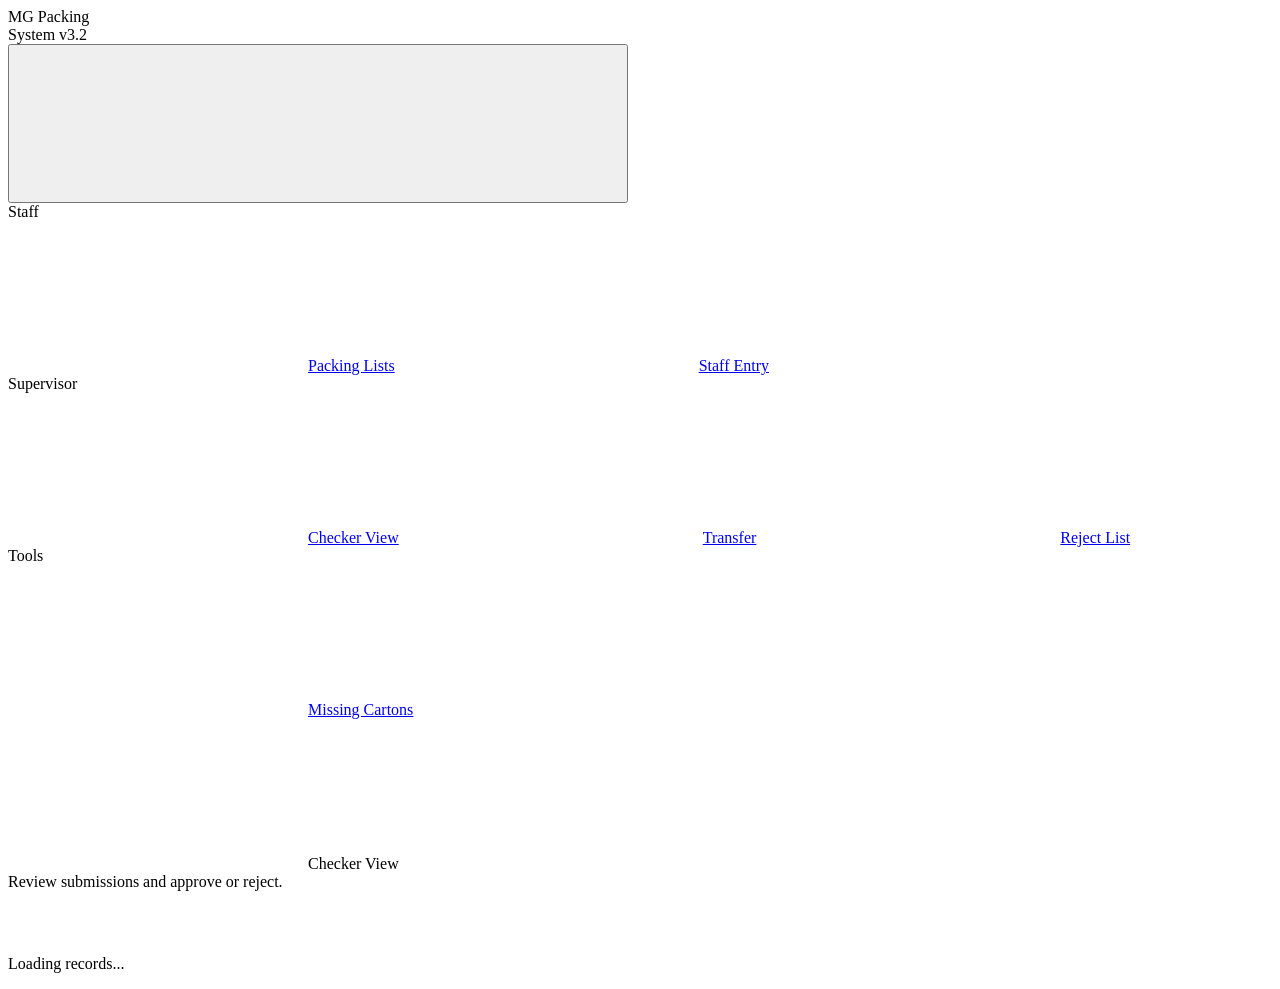
==== checker.html @ b07ff1c2 "Add files via upload" ====
<!DOCTYPE html>
<html lang="en" data-theme="dark">
<head><meta charset="UTF-8"><meta name="viewport" content="width=device-width,initial-scale=1">
<title>Checker View — MG Packing</title>
<?!= include('shared'); ?>
</head>
<body>
<div id="app">
  <div id="sidebar">
    <div class="brand">
      <div><div class="brand-name">MG Packing</div><div class="brand-sub">System v3.2</div></div>
    </div>
    <button class="theme-toggle" onclick="toggleTheme()" title="Toggle day/night mode">
      <svg class="moon"><use href="#ic-moon"/></svg>
      <svg class="sun"><use href="#ic-sun"/></svg>
    </button>
    <div class="section-label">Staff</div>
    <nav>
      <a href="#" data-page="index" onclick="goTo('index');return false"><svg><use href="#ic-list"/></svg>Packing Lists</a>
      <a href="#" data-page="staff" onclick="goTo('staff');return false"><svg><use href="#ic-plus"/></svg>Staff Entry</a>
    </nav>
    <div class="section-label">Supervisor</div>
    <nav>
      <a href="#" data-page="checker" class="active"><svg><use href="#ic-check-sq"/></svg>Checker View</a>
      <a href="#" data-page="transfer" onclick="goTo('transfer');return false"><svg><use href="#ic-transfer"/></svg>Transfer</a>
      <a href="#" data-page="rejects" class="danger" onclick="goTo('rejects');return false"><svg><use href="#ic-alert"/></svg>Reject List</a>
    </nav>
    <div class="section-label">Tools</div>
    <nav>
      <a href="#" data-page="missing" onclick="goTo('missing');return false"><svg><use href="#ic-missing"/></svg>Missing Cartons</a>
    </nav>
    <div style="flex:1"></div>
  </div>
  <div id="main">
    <div id="checker-content">
      <div class="page-header">
        <div>
          <div class="page-title"><svg><use href="#ic-check-sq"/></svg>Checker View</div>
          <div class="page-subtitle">Review submissions and approve or reject.</div>
        </div>
      </div>
      <div id="checker-stats" class="stat-grid" style="margin-bottom:20px"></div>
      <div id="checker-table-wrap"><div class="empty-state"><div class="spinner" style="width:28px;height:28px;margin:0 auto 12px;display:block"></div><p>Loading records...</p></div></div>
    </div>
    <div id="checker-modal-wrap"></div>
  </div>
</div>

<script>
(function() {
  initSidebar('checker');

  let checkerAuthenticated = false;
  let checkerRecords = [];
  let currentRecord = null;
  let selectedVerdict = null;
  const recordCache = new Map();
  let isSubmitting = false;

  function showPasswordGate() {
    document.getElementById('checker-content').innerHTML = `
    <div class="page-header">
      <div><div class="page-title"><svg style="color:var(--primary)"><use href="#ic-check-sq"/></svg>Checker View</div><div class="page-subtitle">Password protected.</div></div>
    </div>
    <div class="password-gate">
      <div class="password-gate-inner">
        <svg class="password-gate-icon" style="margin:0 auto 20px;display:block"><use href="#ic-lock"/></svg>
        <div class="password-gate-title">Checker Access</div>
        <div class="password-gate-sub">Enter password to access the checker view.</div>
        <div style="display:flex;gap:8px">
          <input type="password" id="checker-pw" placeholder="Password..." style="flex:1" onkeydown="if(event.key==='Enter')checkPassword()" />
          <button class="btn btn-primary" onclick="checkPassword()">Enter</button>
        </div>
        <div id="checker-pw-error" style="color:var(--danger);font-size:12px;margin-top:10px;font-weight:600;display:none">Incorrect password.</div>
      </div>
    </div>`;
  }

  window.checkPassword = function() {
    const pw = document.getElementById('checker-pw')?.value || '';
    if (pw === 'MG2026') { checkerAuthenticated = true; loadChecker(); }
    else { const err = document.getElementById('checker-pw-error'); if (err) err.style.display = ''; const input = document.getElementById('checker-pw'); if (input) { input.value = ''; input.focus(); } }
  };

  async function loadChecker() {
    document.getElementById('checker-content').innerHTML = `
    <div class="page-header">
      <div>
        <div class="page-title"><svg><use href="#ic-check-sq"/></svg>Checker View</div>
        <div class="page-subtitle">Review submissions and approve or reject.</div>
      </div>
      <div class="gap-8">
        <div class="search-wrap">
          <svg><use href="#ic-search"/></svg>
          <input type="text" id="checker-search" placeholder="Search customer, carton, part, PI..." style="width:200px" oninput="renderTable()" />
        </div>
        <button class="btn btn-outline btn-sm" onclick="loadChecker()"><svg><use href="#ic-refresh"/></svg>Refresh</button>
        <button class="btn btn-outline btn-sm" onclick="checkerAuthenticated=false;showPasswordGate();"><svg><use href="#ic-lock"/></svg>Lock</button>
      </div>
    </div>
    <div id="checker-stats" class="stat-grid" style="margin-bottom:20px"></div>
    <div id="checker-table-wrap"><div class="empty-state"><div class="spinner" style="width:28px;height:28px;margin:0 auto 12px;display:block"></div><p>Loading records...</p></div></div>`;

    checkerRecords = [];
    try { const res = await gasGet({ action: 'recordsByStatus', filter: 'all', limit: '500' }); if (res && res.records) { checkerRecords = res.records; checkerRecords.forEach(r => { if (r.row) recordCache.set(r.row, r); }); } } catch(e) {}
    renderStats();
    renderTable();
  }

  function renderStats() {
    const total = checkerRecords.length;
    const pending = checkerRecords.filter(r => !r.status || r.status.toLowerCase() === '' || r.status.toLowerCase() === 'pending').length;
    const approved = checkerRecords.filter(r => (r.status || '').toLowerCase().includes('verified')).length;
    const rejected = checkerRecords.filter(r => (r.status || '').toLowerCase().includes('rejected')).length;
    const el = document.getElementById('checker-stats');
    if (el) el.innerHTML = `
      <div class="stat-card"><svg class="icon"><use href="#ic-box"/></svg><div class="label">Total</div><div class="value">${total}</div></div>
      <div class="stat-card"><svg class="icon" style="color:var(--amber)"><use href="#ic-clock"/></svg><div class="label" style="color:var(--amber)">Pending</div><div class="value" style="color:var(--amber)">${pending}</div></div>
      <div class="stat-card"><svg class="icon" style="color:var(--green)"><use href="#ic-check"/></svg><div class="label" style="color:var(--green)">Approved</div><div class="value" style="color:var(--green)">${approved}</div></div>
      <div class="stat-card"><svg class="icon" style="color:var(--danger)"><use href="#ic-alert"/></svg><div class="label" style="color:var(--danger)">Rejected</div><div class="value text-danger">${rejected}</div></div>`;
  }

  window.renderTable = function() {
    const searchVal = document.getElementById('checker-search')?.value?.toLowerCase() || '';
    let recs = checkerRecords;
    if (searchVal) recs = recs.filter(r => (r.cartonId || '').toLowerCase().includes(searchVal) || (r.customer || '').toLowerCase().includes(searchVal) || (r.partNo || '').toLowerCase().includes(searchVal) || (r.packedBy || '').toLowerCase().includes(searchVal));

    const wrap = document.getElementById('checker-table-wrap');
    if (!wrap) return;
    if (recs.length === 0) { wrap.innerHTML = '<div class="empty-state"><svg><use href="#ic-check-sq"/></svg><p>No records found</p></div>'; return; }

    const groups = {};
    for (const r of recs) { const key = (r.customer || 'unknown') + '|' + (r.cartonId || 'unknown'); if (!groups[key]) groups[key] = []; groups[key].push(r); }

    wrap.innerHTML = '<div style="display:flex;flex-direction:column;gap:10px">' + Object.values(groups).map(grecs => {
      const first = grecs[0];
      const partCount = grecs.length;
      let isRejected = false, isApproved = false;
      for (const r of grecs) { const s = (r.status || '').toLowerCase(); if (s.includes('rejected')) isRejected = true; else if (s.includes('verified')) isApproved = true; }
      const statusColor = isRejected ? 'var(--danger)' : isApproved ? 'var(--primary)' : 'var(--amber)';
      const statusText = isRejected ? 'REJECTED' : isApproved ? 'APPROVED' : 'PENDING';
      const partNos = [...new Set(grecs.map(r => r.partNo).filter(Boolean))];
      const totalQty = grecs.reduce((sum, r) => sum + (parseInt(r.qty) || 0), 0);
      const bagOk = grecs.every(r => r.bagMatch === true || r.bagMatch === 'true' || String(r.bag || '') === '');
      const innerOk = grecs.every(r => r.innerMatch === true || r.innerMatch === 'true' || String(r.inner || '') === '');
      const outerOk = grecs.every(r => r.outerMatch === true || r.outerMatch === 'true' || String(r.outer || '') === '');
      const rowNums = grecs.map(r => r.row).filter(Boolean).join(',');

      const photos = [];
      const seenUrls = new Set();
      for (const r of grecs) { if (r.imgBagUrl && !seenUrls.has(r.imgBagUrl)) { seenUrls.add(r.imgBagUrl); photos.push({ url: r.imgBagUrl, lbl: partCount > 1 ? 'Bag (' + r.partNo + ')' : 'Bag' }); } if (r.imgInnerUrl && !seenUrls.has(r.imgInnerUrl)) { seenUrls.add(r.imgInnerUrl); photos.push({ url: r.imgInnerUrl, lbl: partCount > 1 ? 'Inner (' + r.partNo + ')' : 'Inner' }); } if (r.imgCartonUrl && !seenUrls.has(r.imgCartonUrl)) { seenUrls.add(r.imgCartonUrl); photos.push({ url: r.imgCartonUrl, lbl: partCount > 1 ? 'Carton (' + r.partNo + ')' : 'Carton' }); } }
      const photoHtml = photos.length > 0 ? '<div style="display:flex;gap:8px;margin-top:10px;flex-wrap:wrap">' + photos.map(p => '<img src="' + getThumbUrl(p.url, 200) + '" style="width:72px;height:72px;object-fit:cover;border-radius:8px;border:1px solid var(--border);cursor:pointer" onclick="event.stopPropagation();openLightbox(\'' + p.url + '\')" loading="lazy" />').join('') + '</div>' : '';

      return `<div class="record-card ${isRejected ? 'rejected' : isApproved ? 'approved' : ''}" style="border-left:4px solid ${statusColor}" ${rowNums ? 'onclick="openDetailGroup(\'' + rowNums + '\')"' : ''}>
        <div style="display:flex;justify-content:space-between;align-items:center;margin-bottom:8px">
          <div style="font-weight:800;font-size:1.05rem;color:${statusColor}">${escHtml(first.customer || 'Unknown')}</div>
          <span class="badge" style="background:${isRejected ? 'var(--danger-dim)' : isApproved ? 'var(--primary-dim)' : 'var(--amber-dim)'};color:${statusColor};border-color:${isRejected ? 'var(--danger-border)' : isApproved ? 'var(--primary-border)' : 'var(--amber-border)'}">${statusText}</span>
        </div>
        <div style="font-size:0.85rem;color:var(--muted-fg);margin-bottom:6px">
          <strong>PI:</strong> ${escHtml([...new Set(grecs.map(r => r.pi).filter(Boolean))].join(', ') || '\u2014')} | <strong>Carton:</strong> ${escHtml(first.cartonId || '\u2014')} | <strong>Parts:</strong> ${escHtml(partNos.join(', ') || '\u2014')}
          ${partCount > 1 ? '<span class="badge badge-muted" style="margin-left:6px">' + partCount + ' parts</span>' : ''}
        </div>
        <div style="display:flex;gap:12px;font-size:0.8rem;color:var(--muted-fg);margin-bottom:4px">
          <span><strong>Qty:</strong> ${totalQty} pcs</span><span><strong>Packed:</strong> ${escHtml(first.packedBy || '\u2014')}</span><span>${fmtDate(first.timestamp || first.createdAt)}</span>
        </div>
        <div style="display:flex;gap:10px;font-size:0.75rem;margin-top:6px">
          <span style="color:${bagOk ? 'var(--green)' : 'var(--danger)'}">Bag ${bagOk ? '\u2705' : '\u274C'}</span>
          <span style="color:${innerOk ? 'var(--green)' : 'var(--danger)'}">Inner ${innerOk ? '\u2705' : '\u274C'}</span>
          <span style="color:${outerOk ? 'var(--green)' : 'var(--danger)'}">Outer ${outerOk ? '\u2705' : '\u274C'}</span>
        </div>
        ${isRejected ? '<div style="font-size:0.8rem;color:var(--danger);margin-top:8px;font-style:italic;background:var(--danger-dim);padding:8px;border-radius:6px;border:1px solid var(--danger-border)">' + escHtml(grecs.find(r => r.remarks)?.remarks || '') + '</div>' : ''}
        ${photoHtml}
      </div>`;
    }).join('') + '</div>';
  }

  window.openDetailGroup = async function(rowNums) {
    const nums = rowNums.split(',').map(n => parseInt(n.trim())).filter(Boolean);
    if (nums.length === 0) return;
    let records = [];
    for (const n of nums) { const c = recordCache.get(n); if (c) records.push(c); }
    if (records.length < nums.length) {
      try { const res = await gasGet({ action: 'batchRecords', rows: nums.join(',') }); if (res && res.records) { for (const r of res.records) { if (!recordCache.has(r.row)) recordCache.set(r.row, r); records.push(r); } } } catch {}
    }
    if (records.length === 0) return;
    records.sort((a, b) => nums.indexOf(a.row) - nums.indexOf(b.row));
    showDetailModal(records);
  }

  function showDetailModal(records) {
    const wrap = document.getElementById('checker-modal-wrap');
    const first = records[0];
    let isRejected = false, isPending = false;
    for (const r of records) { const s = (r.status || '').toLowerCase(); if (s.includes('rejected')) isRejected = true; else if (!s || s === '' || s === 'pending') isPending = true; }
    const overallStatus = isRejected ? 'REJECTED' : isPending ? 'PENDING' : 'APPROVED';
    const statusBadgeColor = isRejected ? 'badge-red' : isPending ? 'badge-amber' : 'badge-green';
    const rowNums = records.map(r => r.row).join(',');
    const totalQty = records.reduce((sum, r) => sum + (parseInt(r.qty) || 0), 0);

    const partsHtml = records.map((r, idx) => {
      const bagOk = r.bagMatch === true || r.bagMatch === 'true' || String(r.bag || '') === '';
      const innerOk = r.innerMatch === true || r.innerMatch === 'true' || String(r.inner || '') === '';
      const outerOk = r.outerMatch === true || r.outerMatch === 'true' || String(r.outer || '') === '';
      return `<div style="border:1px solid var(--border);border-radius:var(--radius);padding:12px;margin-bottom:10px;background:var(--muted)">
        <div style="font-weight:700;font-size:0.9rem;margin-bottom:8px;color:var(--primary)">Part ${idx + 1}: ${escHtml(r.partNo || '\u2014')}</div>
        <div style="display:grid;grid-template-columns:1fr 1fr;gap:8px;font-size:0.8rem;margin-bottom:8px"><div><strong>PI:</strong> ${escHtml(r.pi || '\u2014')}</div><div><strong>Qty:</strong> ${r.qty || '0'} pcs</div></div>
        <div style="display:flex;flex-direction:column;gap:4px;font-size:0.8rem">
          <div style="display:flex;align-items:center;gap:8px;padding:6px 10px;background:var(--card);border-radius:6px"><span style="color:${bagOk ? 'var(--green)' : 'var(--danger)'}">${bagOk ? '\u2705' : '\u274C'}</span><span><strong>Bag:</strong> ${escHtml(r.bag || '\u2014')}</span></div>
          <div style="display:flex;align-items:center;gap:8px;padding:6px 10px;background:var(--card);border-radius:6px"><span style="color:${innerOk ? 'var(--green)' : 'var(--danger)'}">${innerOk ? '\u2705' : '\u274C'}</span><span><strong>Inner:</strong> ${escHtml(r.inner || '\u2014')}</span></div>
          <div style="display:flex;align-items:center;gap:8px;padding:6px 10px;background:var(--card);border-radius:6px"><span style="color:${outerOk ? 'var(--green)' : 'var(--danger)'}">${outerOk ? '\u2705' : '\u274C'}</span><span><strong>Outer:</strong> ${escHtml(r.outer || '\u2014')}</span></div>
        </div>
      </div>`;
    }).join('');

    const hasPending = records.some(r => { const s = (r.status || '').toLowerCase(); return !s || s === '' || s === 'pending'; });
    const verdictSection = hasPending ? `
      <div class="section-title" style="border-top:1px solid var(--border);padding-top:16px">Checker Decision</div>
      <div style="display:flex;gap:10px;margin-bottom:12px">
        <button class="btn btn-primary" style="flex:1" id="btnApprove" onclick="selectVerdict('Approved')"><svg><use href="#ic-check"/></svg>Approve All</button>
        <button class="btn btn-danger-outline" style="flex:1" id="btnReject" onclick="selectVerdict('Rejected')"><svg><use href="#ic-file-x"/></svg>Reject All</button>
      </div>
      <div class="form-group" style="margin-bottom:10px"><label class="form-label">Checker Name <span class="req">*</span></label><input type="text" id="checker-name" placeholder="Enter your name..." /></div>
      <div class="form-group" style="margin-bottom:14px"><label class="form-label">Remarks / Rejection Reason</label><textarea id="checker-remarks" rows="3" placeholder="Enter remarks or reason..." style="text-transform:none"></textarea></div>
      <button class="btn btn-primary btn-full" id="btnSubmitVerdict" onclick="submitVerdictGroup('${rowNums}')">Submit Decision</button>
    ` : '';

    wrap.innerHTML = `<div class="modal-backdrop" onclick="if(event.target===this)document.getElementById('checker-modal-wrap').innerHTML=''">
      <div class="modal" style="max-width:640px">
        <div class="modal-header">
          <div class="modal-title"><svg style="width:16px;height:16px"><use href="#ic-check-sq"/></svg>${escHtml(first.customer || 'Record')}<span class="badge ${statusBadgeColor}" style="margin-left:8px">${overallStatus}</span></div>
          <button class="btn-icon" onclick="document.getElementById('checker-modal-wrap').innerHTML=''"><svg style="width:14px;height:14px"><use href="#ic-x"/></svg></button>
        </div>
        <div class="modal-body">
          <div class="detail-kv" style="margin-bottom:16px">
            <div class="kv-box"><div class="kv-label">Carton ID</div><div class="kv-value">${escHtml(first.cartonId || '\u2014')}</div></div>
            <div class="kv-box"><div class="kv-label">Packed By</div><div class="kv-value">${escHtml(first.packedBy || '\u2014')}</div></div>
            <div class="kv-box"><div class="kv-label">Total Qty</div><div class="kv-value">${totalQty}</div></div>
            <div class="kv-box"><div class="kv-label">Parts</div><div class="kv-value">${records.length}</div></div>
            <div class="kv-box"><div class="kv-label">PI</div><div class="kv-value">${escHtml(first.pi || '\u2014')}</div></div>
            <div class="kv-box"><div class="kv-label">Date</div><div class="kv-value">${fmtDate(first.timestamp || first.createdAt)}</div></div>
          </div>
          ${partsHtml}
          ${verdictSection}
        </div>
      </div>
    </div>`;
  }

  window.selectVerdict = function(verdict) {
    selectedVerdict = verdict;
    const btnA = document.getElementById('btnApprove');
    const btnR = document.getElementById('btnReject');
    if (btnA) { btnA.className = verdict === 'Approved' ? 'btn btn-primary' : 'btn btn-outline'; btnA.style.flex = '1'; }
    if (btnR) { btnR.className = verdict === 'Rejected' ? 'btn btn-danger' : 'btn btn-danger-outline'; btnR.style.flex = '1'; }
  };

  window.submitVerdictGroup = async function(rowNums) {
    if (isSubmitting) return;
    isSubmitting = true;
    const btn = document.getElementById('btnSubmitVerdict');
    if (btn) { btn.disabled = true; btn.textContent = 'Please wait...'; }
    const name = document.getElementById('checker-name').value.trim();
    const remarks = document.getElementById('checker-remarks').value.trim();
    if (!name) { toast('Please enter Checker Name', 'error'); isSubmitting = false; if (btn) { btn.disabled = false; btn.textContent = 'Submit Decision'; } return; }
    if (!selectedVerdict) { toast('Please select Approve or Reject', 'error'); isSubmitting = false; if (btn) { btn.disabled = false; btn.textContent = 'Submit Decision'; } return; }
    const statusStr = selectedVerdict === 'Approved' ? 'Verified \u2705' : 'Rejected \u274C';
    const nums = rowNums.split(',').map(n => parseInt(n.trim())).filter(Boolean);
    let successCount = 0;
    for (const n of nums) { try { const res = await gasPost({ action: 'verify', row: n, checker: name.toUpperCase(), status: statusStr, remarks: remarks.toUpperCase() }); if (res && res.success) successCount++; } catch {} }
    if (successCount > 0) { toast(successCount + ' part(s) ' + selectedVerdict.toLowerCase() + 'd \u2705', 'success'); document.getElementById('checker-modal-wrap').innerHTML = ''; loadChecker(); }
    else { toast('Submit failed', 'error'); if (btn) { btn.disabled = false; btn.textContent = 'Submit Decision'; } }
    isSubmitting = false;
  };

  if (checkerAuthenticated) loadChecker(); else showPasswordGate();
})();
</script>
</body>
</html>
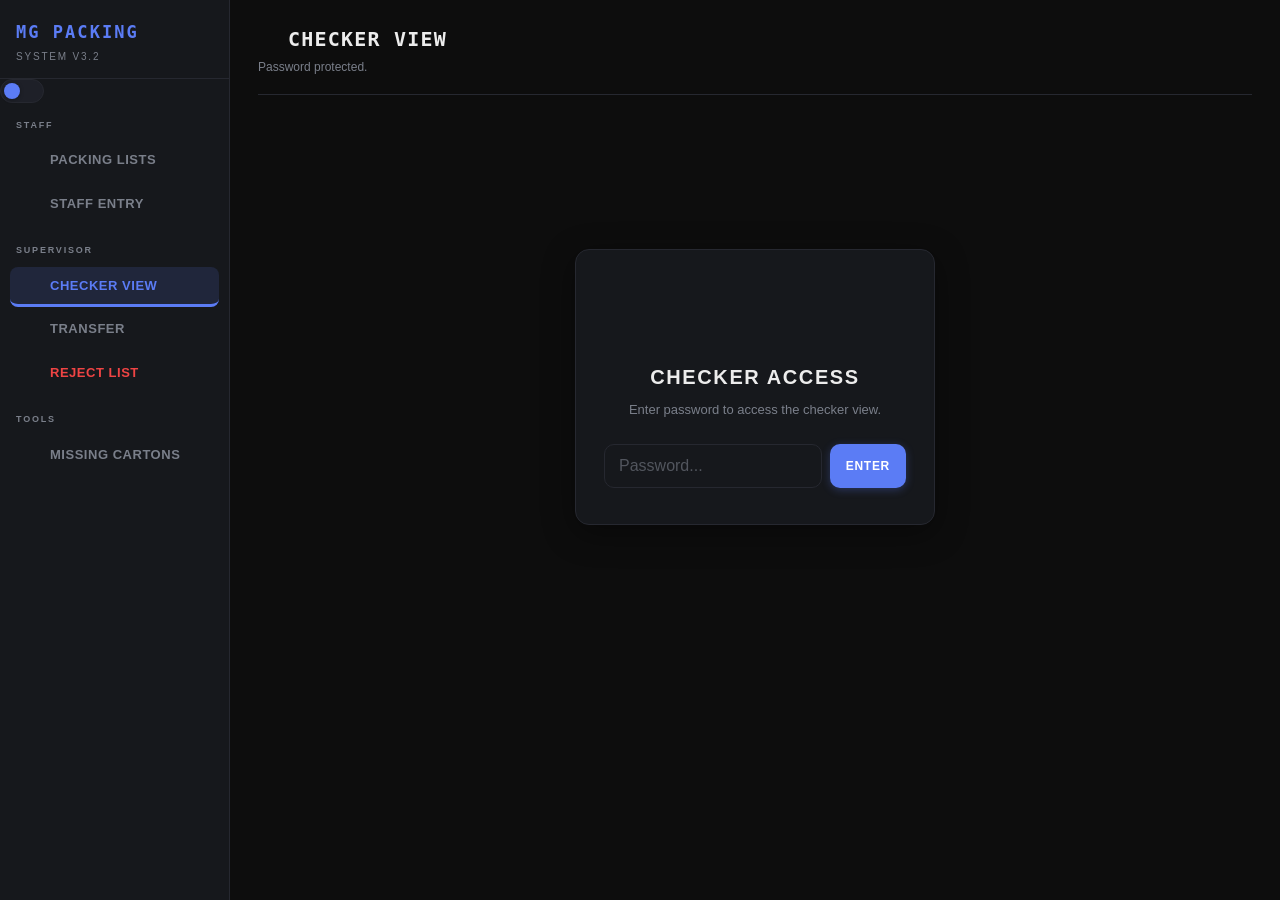
==== commit e5d6aa54: "Add files via upload" ====
--- a/checker.html
+++ b/checker.html
@@ -2,7 +2,7 @@
 <html lang="en" data-theme="dark">
 <head><meta charset="UTF-8"><meta name="viewport" content="width=device-width,initial-scale=1">
 <title>Checker View — MG Packing</title>
-<?!= include('shared'); ?>
+<link rel="stylesheet" href="shared.css"><script src="shared.js"></script>
 </head>
 <body>
 <div id="app">
--- a/shared.css
+++ b/shared.css
@@ -0,0 +1,206 @@
+/* MG PACKING SYSTEM v3.2 — SHARED CSS */
+[data-theme="dark"]{--bg:#0d0d0d;--bg-elevated:#121318;--card:#16181c;--border:#262830;--muted:#1e2028;--text:#ececec;--text-secondary:#a0a4b0;--muted-fg:#7a7f8a;--primary:#5B7CF5;--primary-dim:rgba(91,124,245,.14);--primary-border:rgba(91,124,245,.35);--danger:#ef4444;--danger-dim:rgba(239,68,68,.12);--danger-border:rgba(239,68,68,.35);--amber:#f59e0b;--amber-dim:rgba(245,158,11,.12);--amber-border:rgba(245,158,11,.35);--blue:#5B7CF5;--blue-dim:rgba(91,124,245,.12);--green:#22c55e;--green-dim:rgba(34,197,94,.12);--green-border:rgba(34,197,94,.35);--input-bg:#16181c;--overlay:rgba(0,0,0,.88);--scan-bg:#000;--shadow-sm:0 2px 8px rgba(0,0,0,.3);--shadow:0 8px 32px rgba(0,0,0,.4);--toast-bg:#16181c;--hover-overlay:rgba(255,255,255,.02)}
+[data-theme="light"]{--bg:#f1f3f7;--bg-elevated:#ffffff;--card:#ffffff;--border:#d8dbe3;--muted:#eef0f4;--text:#1a1d29;--text-secondary:#4a4f5e;--muted-fg:#6b7280;--primary:#3b5bdb;--primary-dim:rgba(59,91,219,.1);--primary-border:rgba(59,91,219,.25);--danger:#dc2626;--danger-dim:rgba(220,38,38,.08);--danger-border:rgba(220,38,38,.25);--amber:#d97706;--amber-dim:rgba(217,119,6,.08);--amber-border:rgba(217,119,6,.25);--blue:#3b5bdb;--blue-dim:rgba(59,91,219,.08);--green:#16a34a;--green-dim:rgba(22,163,74,.08);--green-border:rgba(22,163,74,.25);--input-bg:#ffffff;--overlay:rgba(0,0,0,.65);--scan-bg:#1a1d29;--shadow-sm:0 2px 8px rgba(0,0,0,.08);--shadow:0 8px 32px rgba(0,0,0,.12);--toast-bg:#ffffff;--hover-overlay:rgba(0,0,0,.02)}
+*,*::before,*::after{box-sizing:border-box;margin:0;padding:0;-webkit-tap-highlight-color:transparent}
+:root{--font:-apple-system,BlinkMacSystemFont,'Segoe UI',Roboto,'Helvetica Neue',Arial,sans-serif;--font-mono:'SF Mono',Monaco,'Cascadia Code',monospace;--radius:14px;--radius-sm:10px}
+html,body{height:100%;background:var(--bg);color:var(--text);font-family:var(--font);font-size:16px;line-height:1.5;-webkit-font-smoothing:antialiased;transition:background-color .25s ease,color .2s ease}
+button,input,textarea,select{font-family:var(--font);font-size:16px}
+img{max-width:100%;display:block}
+#app{display:flex;height:100vh;overflow:hidden}
+#sidebar{width:230px;flex-shrink:0;background:var(--card);border-right:1px solid var(--border);display:flex;flex-direction:column;overflow-y:auto;box-shadow:var(--shadow-sm);transition:background-color .25s ease,border-color .25s ease}
+#main{flex:1;overflow-y:auto;padding:24px 28px;-webkit-overflow-scrolling:touch;background:var(--bg);transition:background-color .25s ease}
+@media(max-width:768px){#app{flex-direction:column;height:100vh;height:100dvh}#sidebar{position:fixed;bottom:0;left:0;right:0;width:100%;flex-direction:row;flex-wrap:nowrap;height:64px;z-index:50;border-right:none;border-top:1px solid var(--border);padding:0;overflow-x:auto;-webkit-overflow-scrolling:touch;background:rgba(255,255,255,.92);backdrop-filter:blur(10px)}[data-theme="dark"] #sidebar{background:rgba(22,24,28,.95)}#sidebar .brand,#sidebar .section-label{display:none}#sidebar .theme-toggle{position:static;margin:0 8px;align-self:center;flex-shrink:0}#sidebar nav{display:flex;flex-direction:row;flex:1;justify-content:space-around;align-items:center;min-width:max-content;padding:0 8px}#sidebar nav a{flex-direction:column;gap:3px;padding:8px 8px;margin:0;font-size:10px;letter-spacing:.04em;white-space:nowrap;border-bottom:3px solid transparent}#sidebar nav a svg{width:20px;height:20px}#main{padding:16px 16px 80px 16px}}
+.brand{padding:20px 16px 14px;border-bottom:1px solid var(--border);display:flex;align-items:center;justify-content:space-between}
+.brand-name{font-weight:800;font-size:17px;letter-spacing:.12em;text-transform:uppercase;color:var(--primary);font-family:var(--font-mono)}
+.brand-sub{font-size:10px;color:var(--muted-fg);letter-spacing:.18em;text-transform:uppercase;margin-top:3px}
+.section-label{font-size:9px;letter-spacing:.2em;text-transform:uppercase;color:var(--muted-fg);padding:16px 16px 6px;font-weight:600}
+nav a{display:flex;align-items:center;gap:10px;padding:9px 14px;border-radius:8px;margin:3px 10px;font-size:13px;letter-spacing:.04em;text-transform:uppercase;color:var(--muted-fg);transition:all .15s;font-weight:600;white-space:nowrap;border-bottom:3px solid transparent;text-decoration:none}
+nav a svg{width:16px;height:16px;flex-shrink:0}
+nav a:hover{background:var(--muted);color:var(--text)}
+nav a.active{background:var(--primary-dim);color:var(--primary);border-bottom-color:var(--primary)}
+nav a.danger{color:var(--danger)}
+nav a.danger.active{background:var(--danger-dim);color:var(--danger)}
+.theme-toggle{position:relative;width:44px;height:24px;border-radius:12px;background:var(--muted);border:1.5px solid var(--border);cursor:pointer;transition:all .25s ease;display:flex;align-items:center;padding:0 3px;flex-shrink:0}
+.theme-toggle:hover{border-color:var(--primary)}
+.theme-toggle::after{content:'';position:absolute;width:16px;height:16px;border-radius:50%;background:var(--primary);transition:transform .3s cubic-bezier(.4,0,.2,1),background .25s ease;box-shadow:0 1px 4px rgba(0,0,0,.3)}
+[data-theme="light"] .theme-toggle::after{transform:translateX(20px);background:#f59e0b}
+.theme-toggle svg{position:absolute;width:11px;height:11px;transition:opacity .25s ease;pointer-events:none}
+.theme-toggle .moon{left:5px;opacity:1}[data-theme="light"] .theme-toggle .moon{opacity:0}
+.theme-toggle .sun{right:5px;opacity:0}[data-theme="light"] .theme-toggle .sun{opacity:1}
+.page-header{display:flex;align-items:flex-start;justify-content:space-between;gap:14px;border-bottom:1px solid var(--border);padding-bottom:18px;margin-bottom:22px;flex-wrap:wrap}
+.page-title{font-size:20px;font-weight:800;text-transform:uppercase;letter-spacing:.06em;display:flex;align-items:center;gap:8px;font-family:var(--font-mono)}
+.page-title svg{width:22px;height:22px;color:var(--primary);flex-shrink:0}
+.page-subtitle{font-size:12px;color:var(--muted-fg);margin-top:4px}
+.stat-grid{display:grid;grid-template-columns:repeat(auto-fill,minmax(150px,1fr));gap:12px;margin-bottom:22px}
+.stat-card{background:var(--card);border:1px solid var(--border);border-radius:var(--radius);padding:16px;position:relative;overflow:hidden;box-shadow:var(--shadow-sm);transition:transform .15s ease,box-shadow .15s ease,background-color .25s ease,border-color .25s ease}
+.stat-card:hover{transform:translateY(-2px);box-shadow:var(--shadow)}
+.stat-card .icon{position:absolute;right:10px;top:10px;opacity:.08;width:44px;height:44px}
+.stat-card .label{font-size:10px;letter-spacing:.14em;text-transform:uppercase;color:var(--muted-fg);font-weight:600}
+.stat-card .value{font-size:32px;font-weight:800;margin-top:4px;font-family:var(--font-mono);color:var(--primary)}
+.skeleton{background:linear-gradient(90deg,var(--muted) 25%,var(--border) 50%,var(--muted) 75%);background-size:200% 100%;animation:skeletonShimmer 1.2s ease-in-out infinite;border-radius:6px}
+@keyframes skeletonShimmer{0%{background-position:200% 0}100%{background-position:-200% 0}}
+.btn{display:inline-flex;align-items:center;justify-content:center;gap:6px;padding:10px 16px;border-radius:var(--radius-sm);font-size:12px;font-weight:700;letter-spacing:.06em;text-transform:uppercase;border:none;transition:all .15s;cursor:pointer;touch-action:manipulation;min-height:40px}
+.btn svg{width:14px;height:14px;flex-shrink:0}
+.btn:disabled{opacity:.35;cursor:not-allowed}
+.btn-primary{background:var(--primary);color:#fff;box-shadow:0 2px 8px rgba(91,124,245,.3)}
+.btn-primary:hover:not(:disabled){filter:brightness(1.15);transform:translateY(-1px);box-shadow:0 4px 14px rgba(91,124,245,.4)}
+[data-theme="light"] .btn-primary{box-shadow:0 2px 8px rgba(59,91,219,.2)}
+[data-theme="light"] .btn-primary:hover:not(:disabled){box-shadow:0 4px 14px rgba(59,91,219,.3)}
+.btn-outline{background:transparent;color:var(--text);border:1.5px solid var(--border)}
+.btn-outline:hover:not(:disabled){border-color:var(--primary);color:var(--primary);background:var(--primary-dim)}
+.btn-danger{background:var(--danger);color:#fff}
+.btn-danger:hover:not(:disabled){filter:brightness(1.15)}
+.btn-danger-outline{background:transparent;color:var(--danger);border:1.5px solid var(--danger-border)}
+.btn-danger-outline:hover:not(:disabled){background:var(--danger-dim)}
+.btn-amber{background:var(--amber);color:#fff}
+.btn-blue{background:var(--blue);color:#fff}
+.btn-green{background:var(--green);color:#fff}
+.btn-sm{padding:6px 12px;font-size:11px;min-height:32px}
+.btn-xs{padding:4px 8px;font-size:10px;min-height:28px}
+.btn-icon{padding:8px;background:transparent;border:1.5px solid var(--border);border-radius:var(--radius-sm);color:var(--muted-fg);display:inline-flex;align-items:center;justify-content:center;min-height:36px;min-width:36px;transition:all .15s}
+.btn-icon:hover{border-color:var(--primary);color:var(--primary);background:var(--primary-dim)}
+.btn-full{width:100%}
+.form-group{display:flex;flex-direction:column;gap:5px}
+.form-label{font-size:11px;letter-spacing:.1em;text-transform:uppercase;color:var(--primary);font-weight:700}
+.form-label .req{color:var(--danger)}
+input[type=text],input[type=number],input[type=password],textarea,select{width:100%;background:var(--input-bg);border:1.5px solid var(--border);color:var(--text);padding:12px 14px;border-radius:var(--radius-sm);font-size:16px;outline:none;transition:border-color .15s,box-shadow .15s,background .25s ease,color .2s ease;-webkit-appearance:none;appearance:none;min-height:44px}
+textarea{resize:vertical;min-height:80px}
+input:focus,textarea:focus,select:focus{border-color:var(--primary);box-shadow:0 0 0 3px var(--primary-dim)}
+input::placeholder,textarea::placeholder{color:var(--muted-fg);opacity:.6}
+input.match-ok{border-color:var(--primary);background:var(--green-dim)}
+input.match-fail{border-color:var(--danger);background:var(--danger-dim)}
+input.match-amber{border-color:var(--amber);background:var(--amber-dim)}
+.form-error{font-size:11px;color:var(--danger);font-weight:600}
+.input-wrap{display:flex;gap:8px;align-items:stretch}
+.input-wrap input{flex:1;font-size:17px;min-height:48px;padding:12px 14px}
+.input-wrap .btn-icon{align-self:stretch;min-width:48px;min-height:48px}
+select{background-image:url("data:image/svg+xml,%3Csvg xmlns='http://www.w3.org/2000/svg' width='12' height='12' viewBox='0 0 24 24' fill='none' stroke='%23666' stroke-width='2'%3E%3Cpolyline points='6 9 12 15 18 9'%3E%3C/polyline%3E%3C/svg%3E");background-repeat:no-repeat;background-position:right 10px center;padding-right:30px}
+[data-theme="light"] select{background-image:url("data:image/svg+xml,%3Csvg xmlns='http://www.w3.org/2000/svg' width='12' height='12' viewBox='0 0 24 24' fill='none' stroke='%23999' stroke-width='2'%3E%3Cpolyline points='6 9 12 15 18 9'%3E%3C/polyline%3E%3C/svg%3E")}
+.search-wrap{display:flex;align-items:center;gap:8px;position:relative}
+.search-wrap svg{width:14px;height:14px;color:var(--muted-fg);position:absolute;left:10px;z-index:1;pointer-events:none}
+.search-wrap input{padding-left:28px;width:100%}
+.table-wrap{border:1px solid var(--border);border-radius:var(--radius);overflow:hidden;background:var(--card);box-shadow:var(--shadow-sm)}
+table{width:100%;border-collapse:collapse}
+thead{background:var(--muted)}
+th{font-size:9px;letter-spacing:.12em;text-transform:uppercase;color:var(--muted-fg);padding:10px 12px;text-align:left;white-space:nowrap;font-weight:700}
+td{padding:10px 12px;border-top:1px solid var(--border);font-size:13px;vertical-align:top;color:var(--text)}
+tr:hover td{background:var(--hover-overlay)}
+tr.rejected td{border-left:3px solid var(--danger)}
+tr.clickable{cursor:pointer}
+@media(max-width:600px){.table-responsive{display:block}.table-responsive thead{display:none}.table-responsive tbody,.table-responsive tr,.table-responsive td{display:block}.table-responsive tr{margin-bottom:10px;background:var(--card);border:1px solid var(--border);border-radius:var(--radius);padding:12px}.table-responsive td{border:none;padding:6px 0;font-size:13px}.table-responsive td::before{content:attr(data-label);display:block;font-size:9px;letter-spacing:.1em;text-transform:uppercase;color:var(--muted-fg);margin-bottom:2px;font-weight:700}}
+.badge{display:inline-block;padding:3px 8px;border-radius:4px;font-size:10px;font-weight:700;letter-spacing:.06em;text-transform:uppercase;border:1px solid}
+.badge-green{background:var(--green-dim);color:var(--green);border-color:var(--green-border)}
+.badge-red{background:var(--danger-dim);color:var(--danger);border-color:var(--danger-border)}
+.badge-amber{background:var(--amber-dim);color:var(--amber);border-color:var(--amber-border)}
+.badge-blue{background:var(--blue-dim);color:var(--blue);border-color:rgba(59,130,246,.35)}
+.badge-muted{background:var(--muted);color:var(--muted-fg);border-color:var(--border)}
+.alert{display:flex;align-items:flex-start;gap:10px;padding:12px 14px;border-radius:var(--radius);border:1.5px solid;font-size:12px;margin-bottom:14px;font-weight:600}
+.alert svg{width:16px;height:16px;flex-shrink:0;margin-top:1px}
+.alert-danger{background:var(--danger-dim);border-color:var(--danger-border);color:var(--danger)}
+.alert-success{background:var(--green-dim);border-color:var(--green-border);color:var(--green)}
+.alert-amber{background:var(--amber-dim);border-color:var(--amber-border);color:var(--amber)}
+.card{background:var(--card);border:1px solid var(--border);border-radius:var(--radius);overflow:hidden;box-shadow:var(--shadow-sm)}
+.card-header{padding:14px 18px;border-bottom:1px solid var(--border);display:flex;align-items:center;justify-content:space-between;gap:12px}
+.card-body{padding:18px}
+.section-title{font-size:10px;letter-spacing:.18em;text-transform:uppercase;color:var(--muted-fg);border-bottom:1px solid var(--border);padding-bottom:8px;margin:20px 0 14px;font-weight:700}
+.section-title:first-child{margin-top:0}
+.grid-1{display:grid;grid-template-columns:1fr;gap:12px;max-width:400px}
+.grid-2{display:grid;grid-template-columns:1fr 1fr;gap:12px}
+.grid-3{display:grid;grid-template-columns:1fr 1fr 1fr;gap:12px}
+.grid-4{display:grid;grid-template-columns:1fr 1fr 1fr 1fr;gap:12px}
+@media(max-width:600px){.grid-1{max-width:none}.grid-2{grid-template-columns:1fr}.grid-3{grid-template-columns:1fr}.grid-4{grid-template-columns:1fr 1fr}}
+.modal-backdrop{position:fixed;inset:0;background:var(--overlay);z-index:100;display:flex;align-items:flex-end;justify-content:center;padding:0;backdrop-filter:blur(4px)}
+@media(min-width:769px){.modal-backdrop{align-items:center;padding:16px}}
+.modal{background:var(--card);border:1px solid var(--border);border-radius:var(--radius) var(--radius) 0 0;width:100%;max-height:92vh;overflow:hidden;display:flex;flex-direction:column;box-shadow:var(--shadow)}
+@media(min-width:769px){.modal{border-radius:var(--radius);max-width:640px;max-height:90vh}}
+.modal-sm{max-width:420px}
+.modal-header{padding:16px 20px;border-bottom:1px solid var(--border);display:flex;align-items:center;justify-content:space-between;flex-shrink:0}
+.modal-title{font-size:13px;font-weight:800;text-transform:uppercase;letter-spacing:.08em;display:flex;align-items:center;gap:8px;font-family:var(--font-mono)}
+.modal-body{padding:20px;overflow-y:auto;flex:1;-webkit-overflow-scrolling:touch}
+.modal-footer{padding:14px 20px;border-top:1px solid var(--border);display:flex;gap:10px;flex-shrink:0}
+#camera-video{width:100%;display:block;background:var(--scan-bg);max-height:320px;object-fit:cover}
+.scan-frame{position:absolute;inset:0;display:flex;align-items:center;justify-content:center;pointer-events:none}
+.scan-frame-inner{border:3px solid rgba(91,124,245,.85);border-radius:12px;width:310px;height:240px;box-shadow:0 0 0 4000px rgba(0,0,0,.5);position:relative}
+.scan-frame-inner::before,.scan-frame-inner::after{content:'';position:absolute;width:40px;height:4px;background:rgba(91,124,245,.95)}
+.scan-frame-inner::before{top:-2px;left:20px}
+.scan-frame-inner::after{bottom:-2px;right:20px}
+.scan-line{position:absolute;top:0;left:0;bottom:0;width:3px;background:linear-gradient(180deg,transparent,rgba(91,124,245,.8),transparent);animation:scanMove 2.5s linear infinite;border-radius:2px}
+@keyframes scanMove{0%{left:0}50%{left:100%}100%{left:0}}
+.camera-hint{position:absolute;bottom:24px;left:0;right:0;text-align:center;font-size:14px;color:rgba(255,255,255,.75);letter-spacing:.12em;text-transform:uppercase;font-weight:700}
+.photo-btn{width:100%;display:flex;align-items:center;gap:12px;padding:16px;border-radius:var(--radius-sm);border:1.5px dashed var(--border);background:var(--muted);color:var(--muted-fg);cursor:pointer;transition:all .15s;text-align:left;touch-action:manipulation;min-height:56px}
+.photo-btn.has-photo{border-color:var(--primary-border);background:var(--primary-dim);color:var(--primary);border-style:solid}
+.photo-btn svg{width:22px;height:22px;flex-shrink:0}
+.photo-thumb{width:100%;max-height:160px;object-fit:cover;border-radius:var(--radius-sm);border:1px solid var(--border);margin-top:8px;cursor:pointer;transition:transform .15s ease}
+.photo-thumb:hover{transform:scale(1.02)}
+.form-panel{border:1.5px solid var(--primary-border);border-radius:var(--radius);background:var(--card);overflow:hidden;margin-top:16px;box-shadow:var(--shadow-sm)}
+.form-panel.danger-panel{border-color:var(--danger-border)}
+.form-panel-header{padding:12px 18px;display:flex;align-items:center;justify-content:space-between;gap:10px}
+.form-panel-header.primary-bg{background:var(--primary-dim);border-bottom:1px solid var(--primary-border)}
+.form-panel-header.danger-bg{background:var(--danger-dim);border-bottom:1px solid var(--danger-border)}
+.form-panel-body{padding:18px}
+.info-row{display:flex;flex-wrap:wrap;gap:6px 24px;font-size:11px;color:var(--muted-fg);padding:10px 18px;background:var(--muted);border-bottom:1px solid var(--border)}
+.info-row strong{color:var(--text)}
+.match-badge{font-size:13px;font-weight:700;letter-spacing:.04em;text-transform:uppercase;padding:5px 12px;border-radius:6px;border:1px solid;white-space:nowrap;transition:all .15s ease}
+.match-badge.ok{background:var(--green-dim);color:var(--green);border-color:var(--green-border)}
+.match-badge.fail{background:var(--danger-dim);color:var(--danger);border-color:var(--danger-border)}
+.match-badge.no-bc{background:var(--amber-dim);color:var(--amber);border-color:var(--amber-border)}
+.match-badge.checking{background:var(--muted);color:var(--muted-fg);border-color:var(--border)}
+.part-card{background:var(--muted);border:1.5px solid var(--border);border-radius:var(--radius-sm);padding:18px;margin-bottom:14px;position:relative;transition:border-color .2s ease,background-color .25s ease}
+.part-card:hover{border-color:var(--primary-border)}
+.part-card-header{display:flex;justify-content:space-between;align-items:center;margin-bottom:12px}
+.part-number{font-size:11px;font-weight:800;letter-spacing:.08em;text-transform:uppercase;color:var(--primary);font-family:var(--font-mono)}
+.part-remove{color:var(--danger);background:none;border:none;font-size:11px;font-weight:700;cursor:pointer;padding:4px 8px;border-radius:4px;transition:background .15s}
+.part-remove:hover{background:var(--danger-dim)}
+.detail-kv{display:grid;grid-template-columns:1fr 1fr 1fr;gap:10px;margin-bottom:14px}
+@media(max-width:500px){.detail-kv{grid-template-columns:1fr 1fr}}
+.kv-box{background:var(--muted);border-radius:var(--radius-sm);padding:10px 12px}
+.kv-label{font-size:9px;letter-spacing:.14em;text-transform:uppercase;color:var(--muted-fg);margin-bottom:3px;font-weight:700}
+.kv-value{font-size:13px;font-weight:700;color:var(--text)}
+#lightbox{position:fixed;inset:0;background:rgba(0,0,0,.97);z-index:200;display:flex;align-items:center;justify-content:center;cursor:zoom-in;overflow:hidden}
+#lightbox img{max-width:94vw;max-height:94vh;object-fit:contain;border-radius:8px;transition:transform .25s ease;cursor:zoom-in}
+#lightbox.zoomed img{transform:scale(2.5);max-width:none;max-height:none;cursor:zoom-out}
+#lightbox.zoomed{cursor:zoom-out;overflow:auto;align-items:flex-start;justify-content:flex-start;padding:20vh 20vw}
+#lightbox-close{position:fixed;top:16px;right:16px;background:rgba(255,255,255,.15);border:none;color:#fff;border-radius:50%;width:40px;height:40px;font-size:18px;cursor:pointer;display:flex;align-items:center;justify-content:center;backdrop-filter:blur(4px);z-index:201}
+#toast-container{position:fixed;top:16px;right:16px;z-index:999;display:flex;flex-direction:column;gap:8px;pointer-events:none}
+.toast{background:var(--toast-bg);border:1.5px solid var(--border);border-radius:var(--radius-sm);padding:12px 18px;font-size:13px;color:var(--text);max-width:320px;pointer-events:auto;opacity:0;transform:translateY(-8px);transition:opacity .25s,transform .25s,background-color .25s ease,border-color .25s ease,color .2s ease;font-weight:600;box-shadow:var(--shadow)}
+.toast.show{opacity:1;transform:none}
+.toast.success{border-color:var(--green-border);color:var(--green)}
+.toast.error{border-color:var(--danger-border);color:var(--danger)}
+.record-card{background:var(--card);border:1px solid var(--border);border-radius:var(--radius);padding:18px;margin-bottom:12px;cursor:pointer;transition:all .2s ease;box-shadow:var(--shadow-sm)}
+.record-card:hover{border-color:var(--primary);transform:translateY(-2px);box-shadow:var(--shadow)}
+.record-card.rejected{border-left:4px solid var(--danger)}
+.record-card.approved{border-left:4px solid var(--primary)}
+@keyframes spin{to{transform:rotate(360deg)}}
+.spinner{display:inline-block;width:16px;height:16px;border:2px solid var(--muted-fg);border-top-color:var(--primary);border-radius:50%;animation:spin .6s linear infinite;flex-shrink:0}
+@keyframes pulse-anim{0%,100%{opacity:1}50%{opacity:.4}}
+.pulse{animation:pulse-anim 1.4s ease-in-out infinite}
+@keyframes slideUp{from{opacity:0;transform:translateY(20px)}to{opacity:1;transform:none}}
+.slide-up{animation:slideUp .3s ease}
+@keyframes fadeIn{from{opacity:0}to{opacity:1}}
+.fade-in{animation:fadeIn .2s ease}
+.online-pill{display:inline-flex;align-items:center;gap:6px;font-size:11px;color:var(--primary);background:var(--primary-dim);padding:5px 12px;border-radius:20px;border:1px solid var(--primary-border);font-weight:700}
+.ping-dot{position:relative;width:8px;height:8px;flex-shrink:0}
+.ping-dot::before{content:'';position:absolute;inset:0;border-radius:50%;background:var(--primary);animation:ping 1.2s ease-in-out infinite;opacity:.6}
+.ping-dot::after{content:'';position:absolute;inset:0;border-radius:50%;background:var(--primary)}
+@keyframes ping{0%{transform:scale(1);opacity:.6}75%{transform:scale(2);opacity:0}100%{transform:scale(2);opacity:0}}
+.empty-state{text-align:center;padding:48px 16px;color:var(--muted-fg)}
+.empty-state svg{width:40px;height:40px;margin:0 auto 10px;opacity:.3}
+.gap-8{display:flex;gap:8px;align-items:center;flex-wrap:wrap}
+.gap-8.right{justify-content:flex-end}
+.spacer{flex:1}
+.text-primary{color:var(--primary)}.text-danger{color:var(--danger)}.text-amber{color:var(--amber)}.text-blue{color:var(--blue)}.text-green{color:var(--green)}.text-muted{color:var(--muted-fg)}
+.text-sm{font-size:12px}.text-xs{font-size:11px}.font-bold{font-weight:700}
+.mt-4{margin-top:4px}.mt-8{margin-top:8px}.mt-12{margin-top:12px}.mt-16{margin-top:16px}
+.hidden{display:none!important}
+.complete-banner{background:var(--green-dim);border:1.5px solid var(--green-border);border-radius:var(--radius);padding:16px;text-align:center;margin-bottom:16px}
+.complete-banner .complete-title{color:var(--green);font-size:14px;font-weight:800;text-transform:uppercase;letter-spacing:.08em;margin-bottom:4px}
+.parts-summary{background:var(--muted);border-radius:var(--radius-sm);overflow:hidden;margin-top:10px}
+.parts-summary table{width:100%}
+.parts-summary th{background:var(--muted);font-size:9px;padding:8px 10px}
+.parts-summary td{padding:8px 10px;font-size:12px;border-top:1px solid var(--border);color:var(--text)}
+.password-gate{display:flex;align-items:center;justify-content:center;min-height:60vh}
+.password-gate-inner{max-width:360px;width:100%;text-align:center;background:var(--card);border:1px solid var(--border);border-radius:var(--radius);padding:36px 28px;box-shadow:var(--shadow)}
+.password-gate-icon{width:56px;height:56px;color:var(--primary);margin-bottom:20px;opacity:.7}
+.password-gate-title{font-size:20px;font-weight:800;text-transform:uppercase;letter-spacing:.08em;margin-bottom:8px;color:var(--text)}
+.password-gate-sub{font-size:13px;color:var(--muted-fg);margin-bottom:24px;line-height:1.6}
+::-webkit-scrollbar{width:6px}::-webkit-scrollbar-track{background:transparent}::-webkit-scrollbar-thumb{background:var(--border);border-radius:3px}::-webkit-scrollbar-thumb:hover{background:var(--muted-fg)}
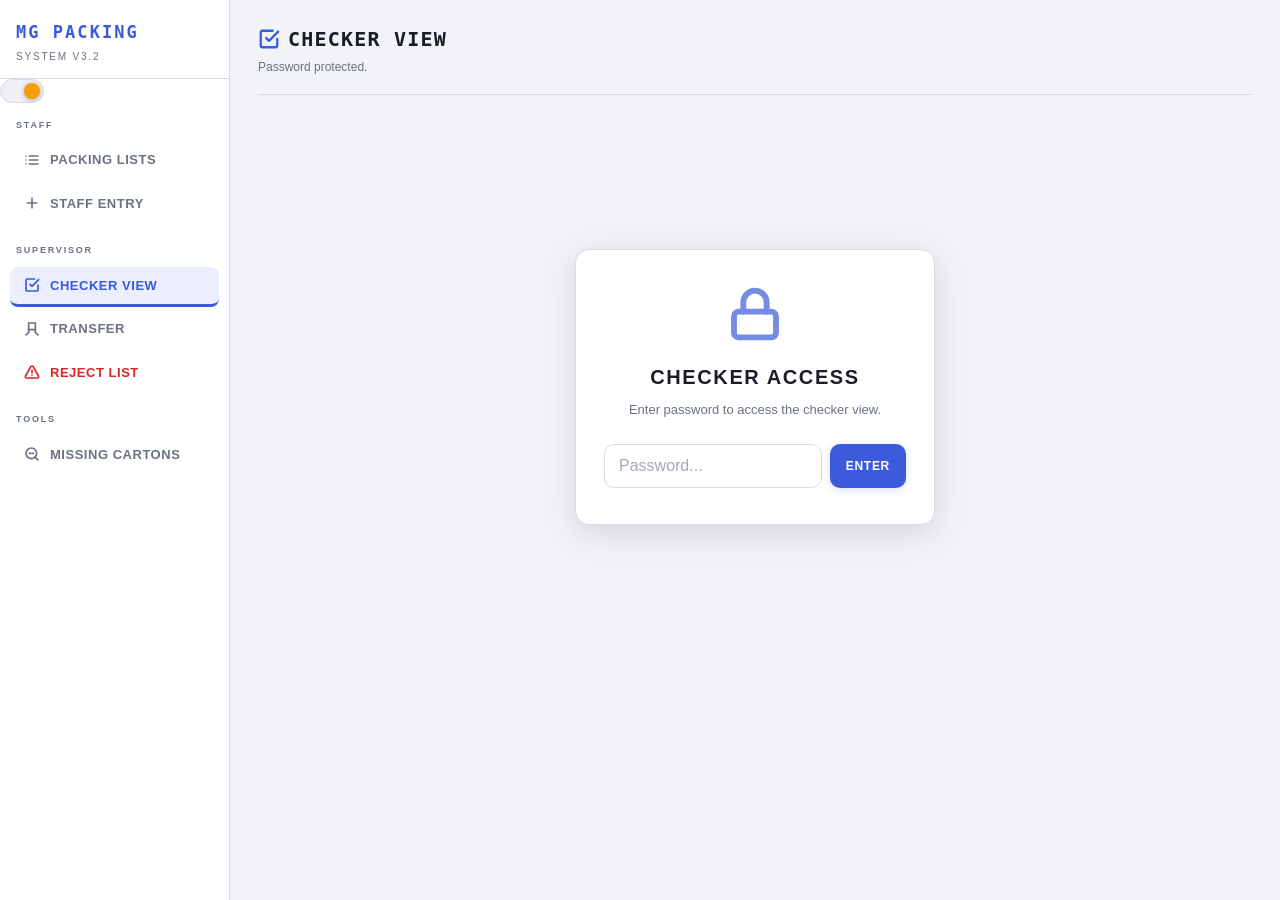
==== commit 415c21a7: "checker.html" ====
--- a/checker.html
+++ b/checker.html
@@ -212,6 +212,49 @@
       </div>`;
     }).join('');
 
+    // Collect all photos from all records
+    const allPhotos = [];
+    const seenUrls = new Set();
+    for (const r of records) {
+      if (r.imgBagUrl && !seenUrls.has(r.imgBagUrl)) { seenUrls.add(r.imgBagUrl); allPhotos.push({ url: r.imgBagUrl, label: 'Bag' + (records.length > 1 ? ' (' + r.partNo + ')' : '') }); }
+      if (r.imgInnerUrl && !seenUrls.has(r.imgInnerUrl)) { seenUrls.add(r.imgInnerUrl); allPhotos.push({ url: r.imgInnerUrl, label: 'Inner' + (records.length > 1 ? ' (' + r.partNo + ')' : '') }); }
+      if (r.imgCartonUrl && !seenUrls.has(r.imgCartonUrl)) { seenUrls.add(r.imgCartonUrl); allPhotos.push({ url: r.imgCartonUrl, label: 'Carton' + (records.length > 1 ? ' (' + r.partNo + ')' : '') }); }
+    }
+    const photosSection = allPhotos.length > 0 ? `
+      <div class="section-title" style="margin-top:16px">Photos (${allPhotos.length})</div>
+      <div style="display:grid;grid-template-columns:repeat(auto-fill,minmax(100px,1fr));gap:8px;margin-top:8px">
+        ${allPhotos.map(p => `<div style="position:relative">
+          <img src="${getThumbUrl(p.url, 400)}" style="width:100%;height:100px;object-fit:cover;border-radius:var(--radius-sm);border:1px solid var(--border);cursor:pointer" onclick="openLightbox('${p.url}')" loading="lazy" />
+          <div style="position:absolute;bottom:0;left:0;right:0;background:rgba(0,0,0,0.7);color:#fff;font-size:10px;padding:2px 6px;border-radius:0 0 var(--radius-sm) var(--radius-sm);text-align:center">${escHtml(p.label)}</div>
+        </div>`).join('')}
+      </div>
+    ` : '';
+
+    // Extra metadata
+    const checkerName = first.checkerBy || '';
+    const remarksVal = first.remarks || '';
+    const rejectionVal = first.rejectionReason || '';
+    const teamVal = first.team || '';
+    const stampedVal = first.stamped || '';
+    const stampedByVal = first.stampedBy || '';
+
+    const metaSection = `
+      <div class="section-title" style="margin-top:16px">Details</div>
+      <div class="detail-kv" style="margin-bottom:16px">
+        <div class="kv-box"><div class="kv-label">Carton ID</div><div class="kv-value">${escHtml(first.cartonId || '\u2014')}</div></div>
+        <div class="kv-box"><div class="kv-label">Packed By</div><div class="kv-value">${escHtml(first.packedBy || '\u2014')}</div></div>
+        <div class="kv-box"><div class="kv-label">Total Qty</div><div class="kv-value">${totalQty}</div></div>
+        <div class="kv-box"><div class="kv-label">Parts</div><div class="kv-value">${records.length}</div></div>
+        <div class="kv-box"><div class="kv-label">PI</div><div class="kv-value">${escHtml(first.pi || '\u2014')}</div></div>
+        <div class="kv-box"><div class="kv-label">Date</div><div class="kv-value">${fmtDate(first.timestamp || first.createdAt)}</div></div>
+        ${teamVal ? '<div class="kv-box"><div class="kv-label">Team</div><div class="kv-value">' + escHtml(teamVal) + '</div></div>' : ''}
+        ${checkerName ? '<div class="kv-box"><div class="kv-label">Checker</div><div class="kv-value">' + escHtml(checkerName) + '</div></div>' : ''}
+        ${stampedVal ? '<div class="kv-box"><div class="kv-label">Stamped</div><div class="kv-value">' + escHtml(stampedVal) + (stampedByVal ? ' by ' + escHtml(stampedByVal) : '') + '</div></div>' : ''}
+      </div>
+      ${remarksVal ? '<div style="background:var(--amber-dim);border:1px solid var(--amber-border);border-radius:var(--radius-sm);padding:10px 12px;margin-bottom:12px;font-size:13px;color:var(--amber)"><strong>Remarks:</strong> ' + escHtml(remarksVal) + '</div>' : ''}
+      ${rejectionVal ? '<div style="background:var(--danger-dim);border:1px solid var(--danger-border);border-radius:var(--radius-sm);padding:10px 12px;margin-bottom:12px;font-size:13px;color:var(--danger)"><strong>Rejection Reason:</strong> ' + escHtml(rejectionVal) + '</div>' : ''}
+    `;
+
     const hasPending = records.some(r => { const s = (r.status || '').toLowerCase(); return !s || s === '' || s === 'pending'; });
     const verdictSection = hasPending ? `
       <div class="section-title" style="border-top:1px solid var(--border);padding-top:16px">Checker Decision</div>
@@ -231,15 +274,9 @@
           <button class="btn-icon" onclick="document.getElementById('checker-modal-wrap').innerHTML=''"><svg style="width:14px;height:14px"><use href="#ic-x"/></svg></button>
         </div>
         <div class="modal-body">
-          <div class="detail-kv" style="margin-bottom:16px">
-            <div class="kv-box"><div class="kv-label">Carton ID</div><div class="kv-value">${escHtml(first.cartonId || '\u2014')}</div></div>
-            <div class="kv-box"><div class="kv-label">Packed By</div><div class="kv-value">${escHtml(first.packedBy || '\u2014')}</div></div>
-            <div class="kv-box"><div class="kv-label">Total Qty</div><div class="kv-value">${totalQty}</div></div>
-            <div class="kv-box"><div class="kv-label">Parts</div><div class="kv-value">${records.length}</div></div>
-            <div class="kv-box"><div class="kv-label">PI</div><div class="kv-value">${escHtml(first.pi || '\u2014')}</div></div>
-            <div class="kv-box"><div class="kv-label">Date</div><div class="kv-value">${fmtDate(first.timestamp || first.createdAt)}</div></div>
-          </div>
+          ${metaSection}
           ${partsHtml}
+          ${photosSection}
           ${verdictSection}
         </div>
       </div>
